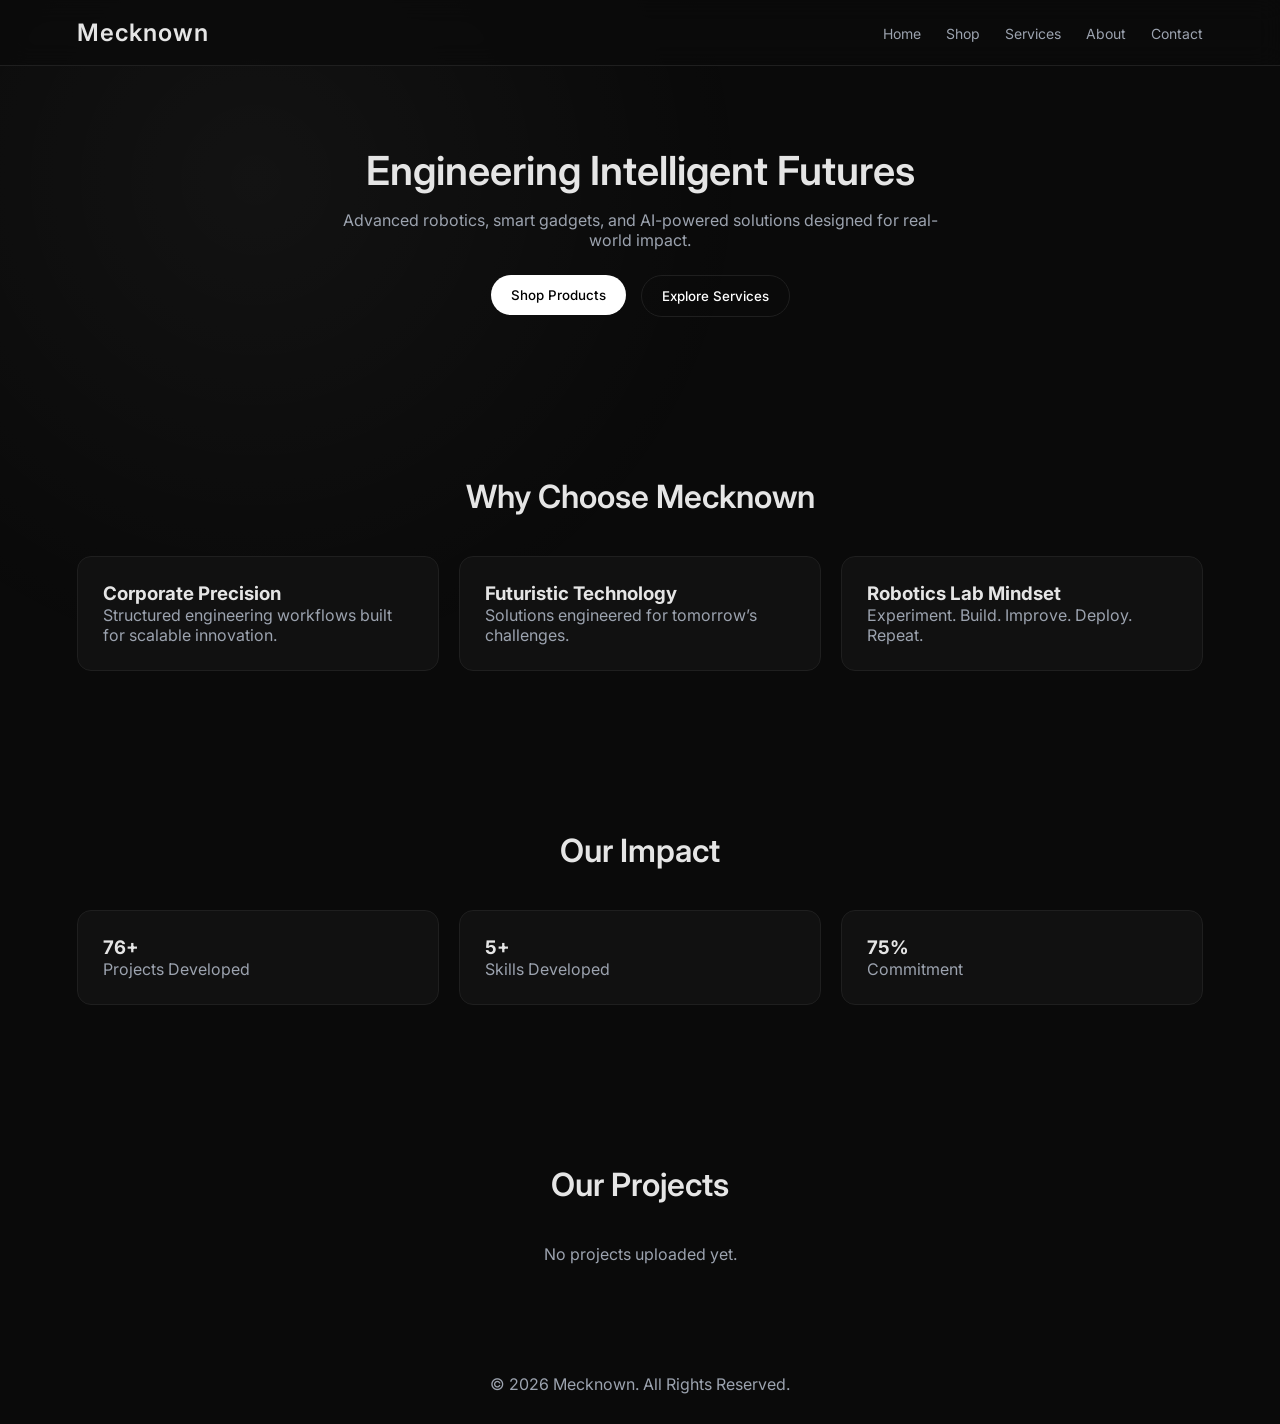
==== index.html @ 99750cce "Add files via upload" ====
<!DOCTYPE html>
<html>
<head>
<title>Mecknown - Engineering Intelligent Futures</title>
<meta name="viewport" content="width=device-width, initial-scale=1.0">
<link rel="stylesheet" href="style.css">
<link rel="icon" href="favicon.ico">
</head>

<body>

<!-- LOADER -->
<div id="loader">
  <div class="hologram">MECKNOWN</div>
</div>

<!-- NAVBAR -->

<nav>
  <h1>Mecknown</h1>
  <div class="menu-toggle" id="menu-toggle">
    <span></span><span></span><span></span>
  </div>
  <ul id="nav-links">
    <li><a href="index.html">Home</a></li>
    <li><a href="shop.html">Shop</a></li>
    <li><a href="services.html">Services</a></li>
    <li><a href="about.html">About</a></li>
    <li><a href="contact.html">Contact</a></li>
  </ul>
</nav>


<!-- HERO -->
<section class="section hero">
  <h2>Engineering Intelligent Futures</h2>

  <p>
    Advanced robotics, smart gadgets, and AI-powered solutions designed for real-world impact.
  </p>

  <div class="hero-buttons">
    <a href="shop.html">
      <button class="primary-btn">Shop Products</button>
    </a>

    <a href="services.html">
      <button class="secondary-btn">Explore Services</button>
    </a>
  </div>
</section>

<!-- WHY US -->
<section class="section">
  <h2>Why Choose Mecknown</h2>

  <div class="card-container">
    <div class="card">
      <h3>Corporate Precision</h3>
      <p>Structured engineering workflows built for scalable innovation.</p>
    </div>

    <div class="card">
      <h3>Futuristic Technology</h3>
      <p>Solutions engineered for tomorrow’s challenges.</p>
    </div>

    <div class="card">
      <h3>Robotics Lab Mindset</h3>
      <p>Experiment. Build. Improve. Deploy. Repeat.</p>
    </div>
  </div>
</section>

<!-- STATS -->
<section class="section">
  <h2>Our Impact</h2>

  <div class="card-container">
    <div class="card">
      <h3><span class="counter" data-target="100">0</span>+</h3>
      <p>Projects Developed</p>
    </div>
    
    <div class="card">
      <h3><span class="counter" data-target="5">0</span>+</h3>
      <p>Skills Developed</p>
    </div>
      
    <div class="card">
      <h3><span class="counter" data-target="100">0</span>%</h3>
      <p>Commitment</p>
    </div>
  </div>
</section>

<!-- PROJECTS -->
<section class="section">
  <h2>Our Projects</h2>
  <div class="card-container" id="homeProjects"></div>
</section>

<footer>
© 2026 Mecknown. All Rights Reserved.
</footer>

<script>

/* ===== LOADER ===== */
window.onload = function(){
  const loader = document.getElementById("loader");
  if(loader){
    loader.style.display = "none";
  }
};

/* ===== MOBILE MENU ===== */
const toggle = document.getElementById("menu-toggle");
const navLinks = document.getElementById("nav-links");

if(toggle){
  toggle.addEventListener("click", function(){
    navLinks.classList.toggle("active");
    toggle.classList.toggle("active");
  });
}

/* ===== COUNTERS ===== */
const counters = document.querySelectorAll(".counter");

counters.forEach(counter => {
  counter.innerText = '0';

  const updateCounter = () => {
    const target = +counter.getAttribute("data-target");
    const current = +counter.innerText;
    const increment = target / 100;

    if(current < target){
      counter.innerText = Math.ceil(current + increment);
      setTimeout(updateCounter, 20);
    } else {
      counter.innerText = target;
    }
  };

  updateCounter();
});

/* ===== LOAD PROJECTS (IMAGE + VIDEO + LINK SUPPORT) ===== */
const homeContainer = document.getElementById("homeProjects");

if(homeContainer){
  const projects = JSON.parse(localStorage.getItem("projects")) || [];

  if(projects.length === 0){
    homeContainer.innerHTML = "<p>No projects uploaded yet.</p>";
  }

  projects.forEach(proj => {

    homeContainer.innerHTML += `
      <div class="card">
        <h3>${proj.title}</h3>
        <p>${proj.description}</p>

        ${proj.image ? `
          <img src="${proj.image}" 
               style="width:100%;margin-top:10px;border-radius:10px;">
        ` : ""}

        ${proj.video ? `
          <video controls 
                 style="width:100%;margin-top:10px;border-radius:10px;">
            <source src="${proj.video}">
          </video>
        ` : ""}

        ${proj.link ? `
          <p style="margin-top:10px;">
            <a href="${proj.link}" target="_blank" 
               style="color:#00ffff;">
               View Project
            </a>
          </p>
        ` : ""}
      </div>
    `;
  });
}

</script>

</body>
</html>
---- style.css ----
@import url('https://fonts.googleapis.com/css2?family=Inter:wght@300;400;600&display=swap');

/* ===== ROOT ===== */
:root{
  --bg:#0a0a0a;
  --card:#111111;
  --border:#1f1f1f;
  --text:#e5e5e5;
  --muted:#9ca3af;
  --primary:#ffffff;
}

/* ===== GLOBAL ===== */
*{
  margin:0;
  padding:0;
  box-sizing:border-box;
  font-family:'Inter',sans-serif;
}

body{
  background:var(--bg);
  color:var(--text);
  min-height:100vh;
}

/* subtle background */
body::before{
  content:"";
  position:fixed;
  inset:0;
  background: radial-gradient(circle at 20% 20%, rgba(255,255,255,0.04), transparent 40%);
  z-index:-1;
}

/* ===== NAVBAR ===== */
nav{
  display:flex;
  justify-content:space-between;
  align-items:center;
  padding:18px 6%;
  position:sticky;
  top:0;
  background:rgba(10,10,10,0.7);
  backdrop-filter:blur(12px);
  border-bottom:1px solid var(--border);
  z-index:1000;
}

nav h1{
  font-weight:600;
  letter-spacing:1px;
}

/* SEARCH BAR (NEW) */
nav input{
  width:40%;
  padding:10px;
  border-radius:8px;
  border:1px solid var(--border);
  background:#0f0f0f;
  color:var(--text);
  transition:0.2s;
}

nav input:focus{
  outline:none;
  border-color:#333;
}

nav ul{
  display:flex;
  gap:25px;
  list-style:none;
}

nav a{
  color:var(--muted);
  text-decoration:none;
  font-size:14px;
  transition:0.2s;
}

nav a:hover{
  color:var(--text);
}

/* ===== HAMBURGER ===== */
.menu-toggle{
  display:none;
  flex-direction:column;
  cursor:pointer;
}

.menu-toggle span{
  width:25px;
  height:2px;
  background:white;
  margin:4px 0;
}

/* ===== MOBILE ===== */
@media(max-width:768px){
  .menu-toggle{display:flex;}

  nav{
    flex-wrap:wrap;
  }

  nav input{
    width:100%;
    margin-top:10px;
  }

  nav ul{
    position:absolute;
    top:60px;
    right:0;
    width:220px;
    flex-direction:column;
    background:#000;
    padding:20px;
    transform:translateX(100%);
    transition:0.3s;
  }

  nav ul.active{
    transform:translateX(0);
  }
}

/* ===== SECTIONS ===== */
.section{
  padding:80px 6%;
  text-align:center;
}

.section h2{
  font-size:32px;
  margin-bottom:15px;
  font-weight:600;
}

.section p{
  max-width:600px;
  margin:auto;
  color:var(--muted);
}

/* ===== HERO ===== */
.hero h2{
  font-size:40px;
}

.hero p{
  margin-top:10px;
}

.hero-buttons{
  margin-top:25px;
  display:flex;
  gap:15px;
  justify-content:center;
  flex-wrap:wrap;
}

/* ===== BUTTONS ===== */
button{
  padding:12px 20px;
  border-radius:999px;
  border:none;
  cursor:pointer;
  font-weight:500;
  transition:0.2s;
}

.primary-btn{
  background:white;
  color:black;
}

.secondary-btn{
  background:transparent;
  border:1px solid var(--border);
  color:white;
}

button:hover{
  transform:scale(1.05);
}

/* ===== CARDS ===== */
.card-container{
  display:grid;
  grid-template-columns:repeat(auto-fit,minmax(250px,1fr));
  gap:20px;
  margin-top:40px;
}

.card{
  background:var(--card);
  border:1px solid var(--border);
  padding:25px;
  border-radius:14px;
  text-align:left;
  transition:0.2s;
}

.card:hover{
  transform:translateY(-5px);
  border-color:#333;
}

/* ===== SHOP ===== */
.shop-header{
  display:flex;
  justify-content:space-between;
  align-items:center;
  margin:20px 0;
  flex-wrap:wrap;
  gap:10px;
}

.shop-grid{
  display:grid;
  grid-template-columns:repeat(auto-fit,minmax(220px,1fr));
  gap:20px;
  margin-top:30px;
}

/* PRODUCT CARD */
.product-card{
  background:var(--card);
  border:1px solid var(--border);
  border-radius:14px;
  padding:15px;
  transition:0.3s;
  position:relative;
  overflow:hidden;
}

/* BADGE */
.product-card::before{
  content:"NEW";
  position:absolute;
  top:10px;
  left:10px;
  font-size:10px;
  background:white;
  color:black;
  padding:3px 6px;
  border-radius:4px;
}

/* HOVER EFFECT */
.product-card:hover{
  transform:translateY(-6px) scale(1.01);
  border-color:#2a2a2a;
  box-shadow:0 10px 25px rgba(0,0,0,0.4);
}

/* IMAGE */
.product-card img{
  width:100%;
  height:180px;
  object-fit:cover;
  border-radius:10px;
  transition:0.3s;
}

.product-card:hover img{
  transform:scale(1.05);
}

/* TEXT */
.product-card h3{
  margin:12px 0 5px;
  font-size:15px;
}

.product-card p{
  font-size:13px;
  color:var(--muted);
}

/* RATING */
.rating{
  font-size:12px;
  margin:5px 0;
  color:#facc15;
}

/* PRICE */
.price{
  margin-top:8px;
  font-weight:600;
  font-size:16px;
  color:#22c55e;
}

/* BUTTON */
.product-card button{
  margin-top:10px;
  width:100%;
  background:white;
  color:black;
  border-radius:8px;
}

.product-card button:hover{
  background:#e5e5e5;
}

/* ===== FORM ===== */
form{
  max-width:450px;
  margin:40px auto;
  display:flex;
  flex-direction:column;
  gap:15px;
}

input,textarea{
  padding:12px;
  border-radius:8px;
  border:1px solid var(--border);
  background:#0f0f0f;
  color:white;
}

input:focus,textarea:focus{
  outline:none;
  border-color:#333;
}

/* ===== FOOTER ===== */
footer{
  text-align:center;
  padding:30px;
  color:var(--muted);
}
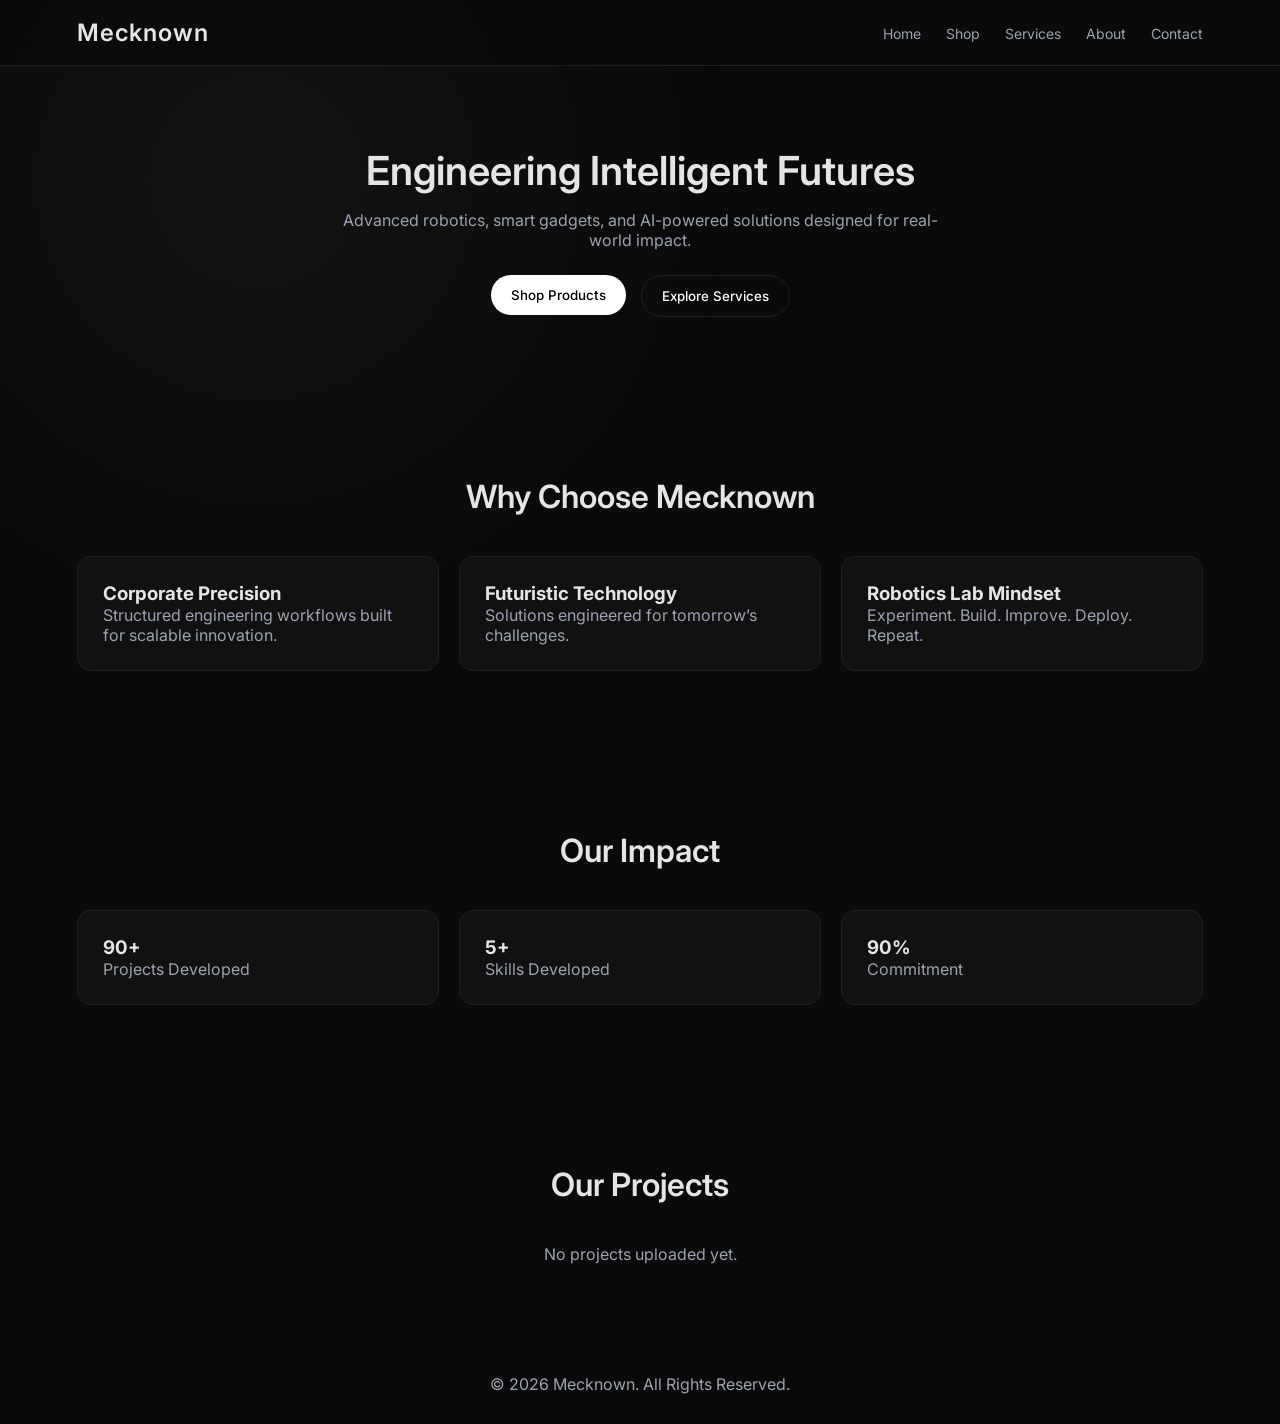
==== commit 2ae1c0ff: "Fix frontend runtime and safety bugs across pages" ====
--- a/index.html
+++ b/index.html
@@ -105,6 +105,25 @@
 </footer>
 
 <script>
+function escapeHtml(value){
+  return String(value ?? "")
+    .replace(/&/g, "&amp;")
+    .replace(/</g, "&lt;")
+    .replace(/>/g, "&gt;")
+    .replace(/"/g, "&quot;")
+    .replace(/'/g, "&#39;");
+}
+
+function safeUrl(value){
+  if(!value) return "";
+  try{
+    const parsed = new URL(value, window.location.origin);
+    if(parsed.protocol === "http:" || parsed.protocol === "https:"){
+      return parsed.href;
+    }
+  }catch(_e){}
+  return "";
+}
 
 /* ===== LOADER ===== */
 window.onload = function(){
@@ -158,27 +177,32 @@
   }
 
   projects.forEach(proj => {
+    const title = escapeHtml(proj.title);
+    const description = escapeHtml(proj.description);
+    const image = safeUrl(proj.image);
+    const video = safeUrl(proj.video);
+    const link = safeUrl(proj.link);
 
     homeContainer.innerHTML += `
       <div class="card">
-        <h3>${proj.title}</h3>
-        <p>${proj.description}</p>
-
-        ${proj.image ? `
-          <img src="${proj.image}" 
+        <h3>${title}</h3>
+        <p>${description}</p>
+
+        ${image ? `
+          <img src="${image}" 
                style="width:100%;margin-top:10px;border-radius:10px;">
         ` : ""}
 
-        ${proj.video ? `
+        ${video ? `
           <video controls 
                  style="width:100%;margin-top:10px;border-radius:10px;">
-            <source src="${proj.video}">
+            <source src="${video}">
           </video>
         ` : ""}
 
-        ${proj.link ? `
+        ${link ? `
           <p style="margin-top:10px;">
-            <a href="${proj.link}" target="_blank" 
+            <a href="${link}" target="_blank" rel="noopener noreferrer"
                style="color:#00ffff;">
                View Project
             </a>
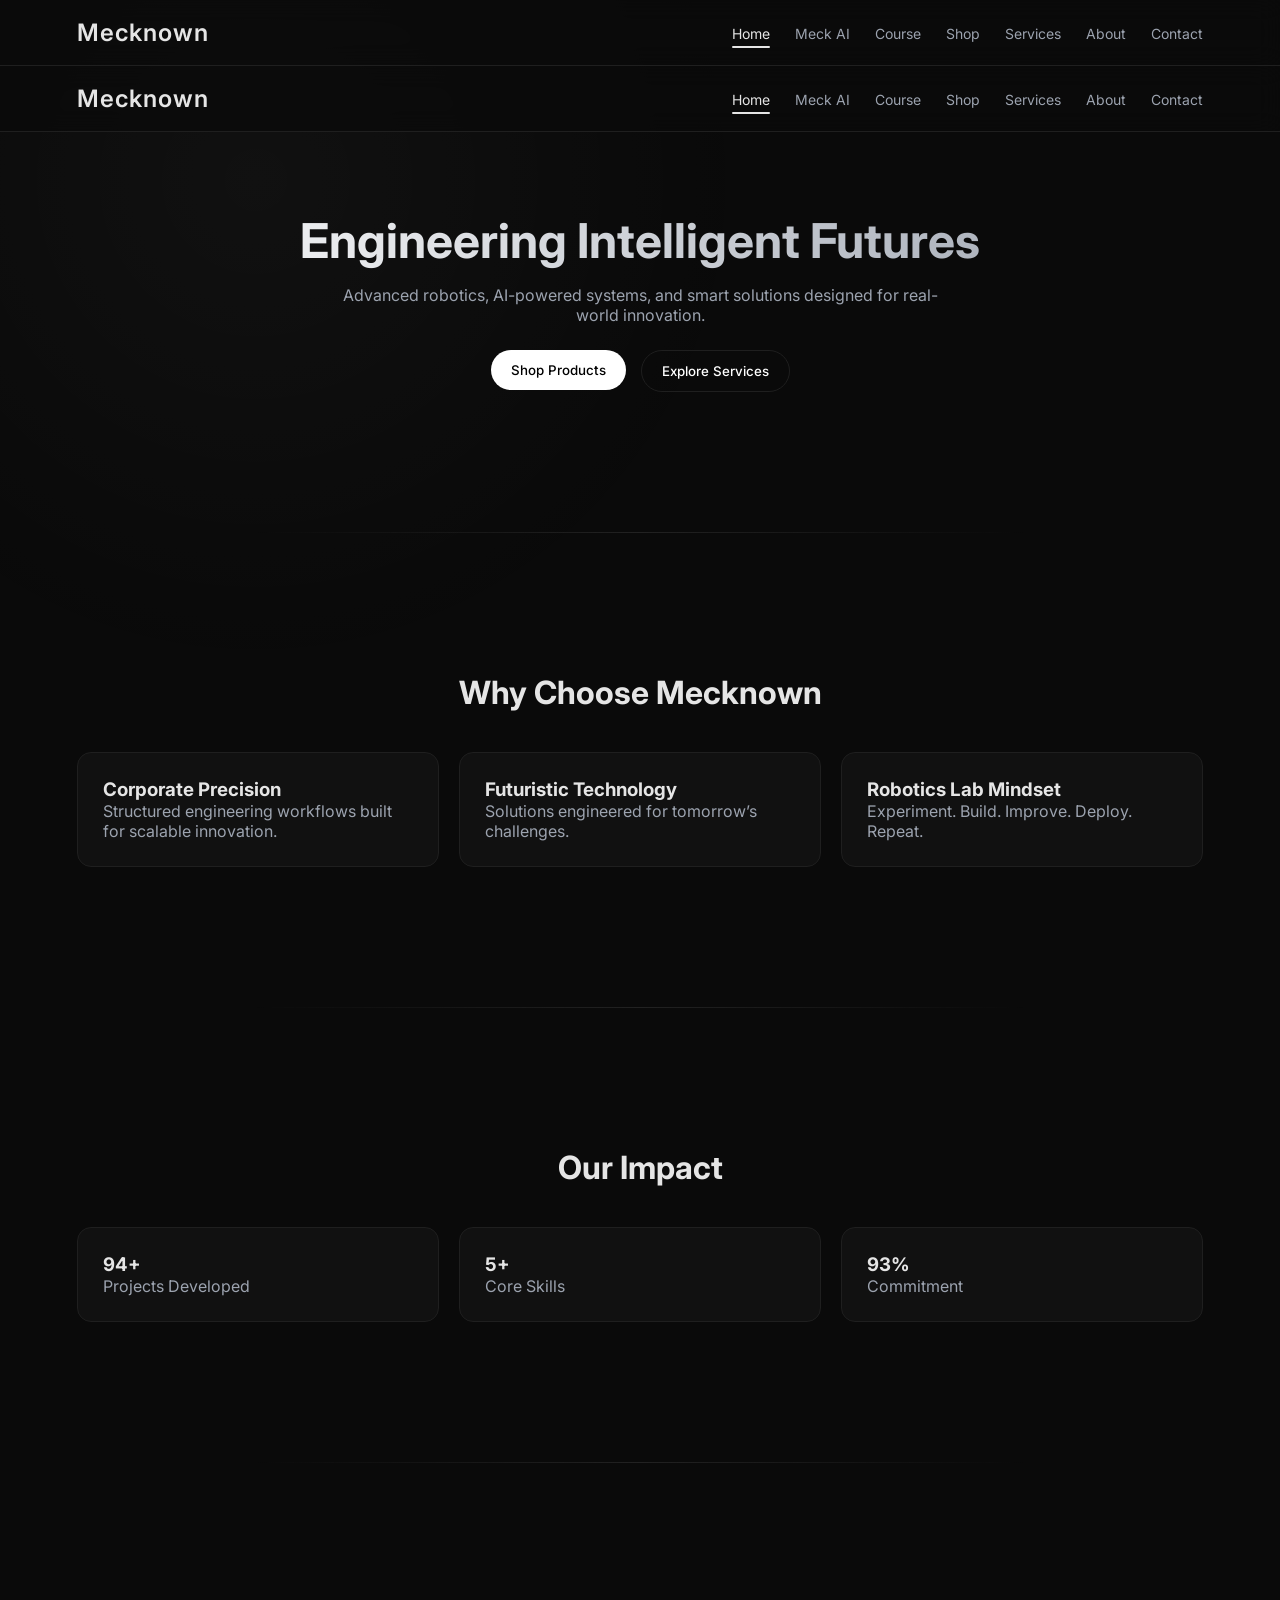
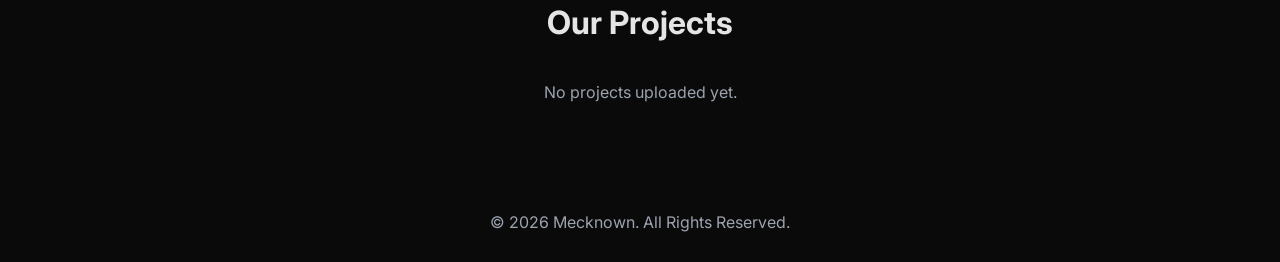
==== commit fa96b12c: "Add files via upload" ====
--- a/index.html
+++ b/index.html
@@ -1,219 +1,308 @@
-<!DOCTYPE html>
-<html>
-<head>
-<title>Mecknown - Engineering Intelligent Futures</title>
-<meta name="viewport" content="width=device-width, initial-scale=1.0">
-<link rel="stylesheet" href="style.css">
-<link rel="icon" href="favicon.ico">
-</head>
-
-<body>
-
-<!-- LOADER -->
-<div id="loader">
-  <div class="hologram">MECKNOWN</div>
-</div>
-
-<!-- NAVBAR -->
-
-<nav>
-  <h1>Mecknown</h1>
-  <div class="menu-toggle" id="menu-toggle">
-    <span></span><span></span><span></span>
-  </div>
-  <ul id="nav-links">
-    <li><a href="index.html">Home</a></li>
-    <li><a href="shop.html">Shop</a></li>
-    <li><a href="services.html">Services</a></li>
-    <li><a href="about.html">About</a></li>
-    <li><a href="contact.html">Contact</a></li>
-  </ul>
-</nav>
-
-
-<!-- HERO -->
-<section class="section hero">
-  <h2>Engineering Intelligent Futures</h2>
-
-  <p>
-    Advanced robotics, smart gadgets, and AI-powered solutions designed for real-world impact.
-  </p>
-
-  <div class="hero-buttons">
-    <a href="shop.html">
-      <button class="primary-btn">Shop Products</button>
-    </a>
-
-    <a href="services.html">
-      <button class="secondary-btn">Explore Services</button>
-    </a>
-  </div>
-</section>
-
-<!-- WHY US -->
-<section class="section">
-  <h2>Why Choose Mecknown</h2>
-
-  <div class="card-container">
-    <div class="card">
-      <h3>Corporate Precision</h3>
-      <p>Structured engineering workflows built for scalable innovation.</p>
-    </div>
-
-    <div class="card">
-      <h3>Futuristic Technology</h3>
-      <p>Solutions engineered for tomorrow’s challenges.</p>
-    </div>
-
-    <div class="card">
-      <h3>Robotics Lab Mindset</h3>
-      <p>Experiment. Build. Improve. Deploy. Repeat.</p>
-    </div>
-  </div>
-</section>
-
-<!-- STATS -->
-<section class="section">
-  <h2>Our Impact</h2>
-
-  <div class="card-container">
-    <div class="card">
-      <h3><span class="counter" data-target="100">0</span>+</h3>
-      <p>Projects Developed</p>
-    </div>
-    
-    <div class="card">
-      <h3><span class="counter" data-target="5">0</span>+</h3>
-      <p>Skills Developed</p>
-    </div>
-      
-    <div class="card">
-      <h3><span class="counter" data-target="100">0</span>%</h3>
-      <p>Commitment</p>
-    </div>
-  </div>
-</section>
-
-<!-- PROJECTS -->
-<section class="section">
-  <h2>Our Projects</h2>
-  <div class="card-container" id="homeProjects"></div>
-</section>
-
-<footer>
-© 2026 Mecknown. All Rights Reserved.
-</footer>
-
-<script>
-function escapeHtml(value){
-  return String(value ?? "")
-    .replace(/&/g, "&amp;")
-    .replace(/</g, "&lt;")
-    .replace(/>/g, "&gt;")
-    .replace(/"/g, "&quot;")
-    .replace(/'/g, "&#39;");
-}
-
-function safeUrl(value){
-  if(!value) return "";
-  try{
-    const parsed = new URL(value, window.location.origin);
-    if(parsed.protocol === "http:" || parsed.protocol === "https:"){
-      return parsed.href;
-    }
-  }catch(_e){}
-  return "";
-}
-
-/* ===== LOADER ===== */
-window.onload = function(){
-  const loader = document.getElementById("loader");
-  if(loader){
-    loader.style.display = "none";
-  }
-};
-
-/* ===== MOBILE MENU ===== */
-const toggle = document.getElementById("menu-toggle");
-const navLinks = document.getElementById("nav-links");
-
-if(toggle){
-  toggle.addEventListener("click", function(){
-    navLinks.classList.toggle("active");
-    toggle.classList.toggle("active");
-  });
-}
-
-/* ===== COUNTERS ===== */
-const counters = document.querySelectorAll(".counter");
-
-counters.forEach(counter => {
-  counter.innerText = '0';
-
-  const updateCounter = () => {
-    const target = +counter.getAttribute("data-target");
-    const current = +counter.innerText;
-    const increment = target / 100;
-
-    if(current < target){
-      counter.innerText = Math.ceil(current + increment);
-      setTimeout(updateCounter, 20);
-    } else {
-      counter.innerText = target;
-    }
-  };
-
-  updateCounter();
-});
-
-/* ===== LOAD PROJECTS (IMAGE + VIDEO + LINK SUPPORT) ===== */
-const homeContainer = document.getElementById("homeProjects");
-
-if(homeContainer){
-  const projects = JSON.parse(localStorage.getItem("projects")) || [];
-
-  if(projects.length === 0){
-    homeContainer.innerHTML = "<p>No projects uploaded yet.</p>";
-  }
-
-  projects.forEach(proj => {
-    const title = escapeHtml(proj.title);
-    const description = escapeHtml(proj.description);
-    const image = safeUrl(proj.image);
-    const video = safeUrl(proj.video);
-    const link = safeUrl(proj.link);
-
-    homeContainer.innerHTML += `
-      <div class="card">
-        <h3>${title}</h3>
-        <p>${description}</p>
-
-        ${image ? `
-          <img src="${image}" 
-               style="width:100%;margin-top:10px;border-radius:10px;">
-        ` : ""}
-
-        ${video ? `
-          <video controls 
-                 style="width:100%;margin-top:10px;border-radius:10px;">
-            <source src="${video}">
-          </video>
-        ` : ""}
-
-        ${link ? `
-          <p style="margin-top:10px;">
-            <a href="${link}" target="_blank" rel="noopener noreferrer"
-               style="color:#00ffff;">
-               View Project
-            </a>
-          </p>
-        ` : ""}
-      </div>
-    `;
-  });
-}
-
-</script>
-
-</body>
-</html>
+<!DOCTYPE html>
+<html lang="en">
+<head>
+
+<title>Mecknown | Robotics, AI & Smart Technology</title>
+
+<meta charset="UTF-8">
+<meta name="viewport" content="width=device-width, initial-scale=1.0">
+
+<!-- SEO -->
+<meta name="description" content="Mecknown builds advanced robotics, AI systems, and smart applications for real-world impact.">
+<meta name="keywords" content="robotics, AI, embedded systems, Mecknown, smart technology">
+<meta name="author" content="Mecknown">
+<link rel="canonical" href="https://mecknown.in/">
+
+<!-- Open Graph -->
+<meta property="og:title" content="Mecknown">
+<meta property="og:description" content="Engineering Intelligent Futures with Robotics & AI">
+<meta property="og:type" content="website">
+<meta property="og:url" content="https://mecknown.in/">
+<meta property="og:image" content="https://mecknown.in/assets/logo.png">
+
+<link rel="stylesheet" href="style.css">
+<link rel="icon" href="favicon.ico">
+
+<style>
+
+/* HERO ENHANCEMENT */
+.hero h2{
+  font-size:48px;
+  line-height:1.2;
+}
+
+.hero p{
+  font-size:16px;
+}
+
+/* GRADIENT TEXT */
+.gradient-text{
+  background:linear-gradient(90deg,#fff,#9ca3af);
+  -webkit-background-clip:text;
+  -webkit-text-fill-color:transparent;
+}
+
+/* SECTION DIVIDER */
+.section-divider{
+  height:1px;
+  width:60%;
+  margin:60px auto;
+  background:linear-gradient(to right, transparent, #222, transparent);
+}
+
+</style>
+
+</head>
+
+<body>
+<div id="navbar"></div>
+<!-- PAGE TRANSITION -->
+<div class="page-transition" id="pageTransition"></div>
+
+<!-- LOADER -->
+<div id="loader">
+  <img src="assets/logo.png" alt="Loading" class="loader-logo">
+</div>
+
+<!-- NAVBAR -->
+<nav>
+  <h1>Mecknown</h1>
+
+  <div class="menu-toggle" id="menu-toggle">
+    <span></span><span></span><span></span>
+  </div>
+
+  <ul id="nav-links">
+    <li><a href="index.html" class="active">Home</a></li>
+    <li><a href="ai.html">Meck AI</a></li>
+    <li><a href="course.html">Course</a></li>
+    <li><a href="shop.html">Shop</a></li>
+    <li><a href="services.html">Services</a></li>
+    <li><a href="about.html">About</a></li>
+    <li><a href="contact.html">Contact</a></li>
+  </ul>
+</nav>
+
+<!-- HERO -->
+<section class="section hero fade-in">
+  <h2 class="gradient-text">Engineering Intelligent Futures</h2>
+
+  <p>
+    Advanced robotics, AI-powered systems, and smart solutions designed for real-world innovation.
+  </p>
+
+  <div class="hero-buttons">
+    <a href="shop.html">
+      <button class="primary-btn">Shop Products</button>
+    </a>
+    <a href="services.html">
+      <button class="secondary-btn">Explore Services</button>
+    </a>
+  </div>
+</section>
+
+<div class="section-divider"></div>
+
+<!-- WHY US -->
+<section class="section">
+  <h2 class="fade-in">Why Choose Mecknown</h2>
+
+  <div class="card-container">
+    <div class="card fade-in">
+      <h3>Corporate Precision</h3>
+      <p>Structured engineering workflows built for scalable innovation.</p>
+    </div>
+
+    <div class="card fade-in">
+      <h3>Futuristic Technology</h3>
+      <p>Solutions engineered for tomorrow’s challenges.</p>
+    </div>
+
+    <div class="card fade-in">
+      <h3>Robotics Lab Mindset</h3>
+      <p>Experiment. Build. Improve. Deploy. Repeat.</p>
+    </div>
+  </div>
+</section>
+
+<div class="section-divider"></div>
+
+<!-- STATS -->
+<section class="section">
+  <h2 class="fade-in">Our Impact</h2>
+
+  <div class="card-container">
+    <div class="card fade-in">
+      <h3><span class="counter" data-target="100">0</span>+</h3>
+      <p>Projects Developed</p>
+    </div>
+
+    <div class="card fade-in">
+      <h3><span class="counter" data-target="5">0</span>+</h3>
+      <p>Core Skills</p>
+    </div>
+
+    <div class="card fade-in">
+      <h3><span class="counter" data-target="100">0</span>%</h3>
+      <p>Commitment</p>
+    </div>
+  </div>
+</section>
+
+<div class="section-divider"></div>
+
+<!-- PROJECTS -->
+<section class="section">
+  <h2 class="fade-in">Our Projects</h2>
+  <div class="card-container" id="homeProjects"></div>
+</section>
+
+<footer>
+© 2026 Mecknown. All Rights Reserved.
+</footer>
+
+<script>
+
+/* ===== LOADER ===== */
+window.addEventListener("load", function () {
+  const loader = document.getElementById("loader");
+
+  if (loader) {
+    document.body.style.overflow = "hidden";
+
+    setTimeout(() => loader.style.opacity = "0", 100);
+
+    setTimeout(() => {
+      loader.style.display = "none";
+      document.body.style.overflow = "auto";
+    }, 500);
+  }
+});
+
+/* ===== MENU ===== */
+const toggle = document.getElementById("menu-toggle");
+const navLinks = document.getElementById("nav-links");
+
+if(toggle){
+  toggle.addEventListener("click", function(){
+    navLinks.classList.toggle("active");
+    toggle.classList.toggle("active");
+  });
+}
+
+/* ===== COUNTERS ===== */
+const counters = document.querySelectorAll(".counter");
+
+counters.forEach(counter => {
+  counter.innerText = '0';
+
+  const updateCounter = () => {
+    const target = +counter.getAttribute("data-target");
+    const current = +counter.innerText;
+    const increment = target / 100;
+
+    if(current < target){
+      counter.innerText = Math.ceil(current + increment);
+      setTimeout(updateCounter, 20);
+    } else {
+      counter.innerText = target;
+    }
+  };
+
+  updateCounter();
+});
+
+/* ===== PROJECT LOAD ===== */
+const homeContainer = document.getElementById("homeProjects");
+
+if(homeContainer){
+  const projects = JSON.parse(localStorage.getItem("projects")) || [];
+
+  if(projects.length === 0){
+    homeContainer.innerHTML = "<p>No projects uploaded yet.</p>";
+  }
+
+  projects.forEach(proj => {
+    homeContainer.innerHTML += `
+      <div class="card fade-in">
+        <h3>${proj.title}</h3>
+        <p>${proj.description}</p>
+
+        ${proj.image ? `<img src="${proj.image}" style="width:100%;margin-top:10px;border-radius:10px;">` : ""}
+
+        ${proj.video ? `<video controls style="width:100%;margin-top:10px;border-radius:10px;"><source src="${proj.video}"></video>` : ""}
+
+        ${proj.link ? `<p><a href="${proj.link}" target="_blank" style="color:#00ffff;">View Project</a></p>` : ""}
+      </div>
+    `;
+  });
+}
+
+/* ===== SCROLL ANIMATION ===== */
+const observer = new IntersectionObserver((entries)=>{
+  entries.forEach(entry=>{
+    if(entry.isIntersecting){
+      entry.target.classList.add("show");
+    }
+  });
+},{threshold:0.15});
+
+document.querySelectorAll('.fade-in')
+.forEach(el=>observer.observe(el));
+
+/* ===== PAGE TRANSITION ===== */
+const transition = document.getElementById("pageTransition");
+
+document.querySelectorAll("a").forEach(link=>{
+  if(link.href && !link.target){
+    link.addEventListener("click", function(e){
+      if(link.hostname === location.hostname){
+        e.preventDefault();
+        transition.classList.add("active");
+
+        setTimeout(()=>{
+          window.location = link.href;
+        }, 300);
+      }
+    });
+  }
+});
+
+window.addEventListener("load", ()=>{
+  transition.classList.remove("active");
+});
+
+
+/* LOAD NAVBAR */
+fetch("navbar.html")
+.then(res => res.text())
+.then(data => {
+  document.getElementById("navbar").innerHTML = data;
+
+  /* MENU TOGGLE */
+  const toggle = document.getElementById("menu-toggle");
+  const navLinks = document.getElementById("nav-links");
+
+  if(toggle){
+    toggle.addEventListener("click", function(){
+      navLinks.classList.toggle("active");
+      toggle.classList.toggle("active");
+    });
+  }
+
+  /* ACTIVE LINK AUTO */
+  const current = location.pathname.split("/").pop().replace(".html","");
+
+  document.querySelectorAll("#nav-links a").forEach(link=>{
+    if(link.dataset.page === current){
+      link.classList.add("active");
+    }
+  });
+
+});
+
+
+</script>
+
+</body>
+</html>
--- a/style.css
+++ b/style.css
@@ -1,341 +1,339 @@
-@import url('https://fonts.googleapis.com/css2?family=Inter:wght@300;400;600&display=swap');
-
-/* ===== ROOT ===== */
-:root{
-  --bg:#0a0a0a;
-  --card:#111111;
-  --border:#1f1f1f;
-  --text:#e5e5e5;
-  --muted:#9ca3af;
-  --primary:#ffffff;
-}
-
-/* ===== GLOBAL ===== */
-*{
-  margin:0;
-  padding:0;
-  box-sizing:border-box;
-  font-family:'Inter',sans-serif;
-}
-
-body{
-  background:var(--bg);
-  color:var(--text);
-  min-height:100vh;
-}
-
-/* subtle background */
-body::before{
-  content:"";
-  position:fixed;
-  inset:0;
-  background: radial-gradient(circle at 20% 20%, rgba(255,255,255,0.04), transparent 40%);
-  z-index:-1;
-}
-
-/* ===== NAVBAR ===== */
-nav{
-  display:flex;
-  justify-content:space-between;
-  align-items:center;
-  padding:18px 6%;
-  position:sticky;
-  top:0;
-  background:rgba(10,10,10,0.7);
-  backdrop-filter:blur(12px);
-  border-bottom:1px solid var(--border);
-  z-index:1000;
-}
-
-nav h1{
-  font-weight:600;
-  letter-spacing:1px;
-}
-
-/* SEARCH BAR (NEW) */
-nav input{
-  width:40%;
-  padding:10px;
-  border-radius:8px;
-  border:1px solid var(--border);
-  background:#0f0f0f;
-  color:var(--text);
-  transition:0.2s;
-}
-
-nav input:focus{
-  outline:none;
-  border-color:#333;
-}
-
-nav ul{
-  display:flex;
-  gap:25px;
-  list-style:none;
-}
-
-nav a{
-  color:var(--muted);
-  text-decoration:none;
-  font-size:14px;
-  transition:0.2s;
-}
-
-nav a:hover{
-  color:var(--text);
-}
-
-/* ===== HAMBURGER ===== */
-.menu-toggle{
-  display:none;
-  flex-direction:column;
-  cursor:pointer;
-}
-
-.menu-toggle span{
-  width:25px;
-  height:2px;
-  background:white;
-  margin:4px 0;
-}
-
-/* ===== MOBILE ===== */
-@media(max-width:768px){
-  .menu-toggle{display:flex;}
-
-  nav{
-    flex-wrap:wrap;
-  }
-
-  nav input{
-    width:100%;
-    margin-top:10px;
-  }
-
-  nav ul{
-    position:absolute;
-    top:60px;
-    right:0;
-    width:220px;
-    flex-direction:column;
-    background:#000;
-    padding:20px;
-    transform:translateX(100%);
-    transition:0.3s;
-  }
-
-  nav ul.active{
-    transform:translateX(0);
-  }
-}
-
-/* ===== SECTIONS ===== */
-.section{
-  padding:80px 6%;
-  text-align:center;
-}
-
-.section h2{
-  font-size:32px;
-  margin-bottom:15px;
-  font-weight:600;
-}
-
-.section p{
-  max-width:600px;
-  margin:auto;
-  color:var(--muted);
-}
-
-/* ===== HERO ===== */
-.hero h2{
-  font-size:40px;
-}
-
-.hero p{
-  margin-top:10px;
-}
-
-.hero-buttons{
-  margin-top:25px;
-  display:flex;
-  gap:15px;
-  justify-content:center;
-  flex-wrap:wrap;
-}
-
-/* ===== BUTTONS ===== */
-button{
-  padding:12px 20px;
-  border-radius:999px;
-  border:none;
-  cursor:pointer;
-  font-weight:500;
-  transition:0.2s;
-}
-
-.primary-btn{
-  background:white;
-  color:black;
-}
-
-.secondary-btn{
-  background:transparent;
-  border:1px solid var(--border);
-  color:white;
-}
-
-button:hover{
-  transform:scale(1.05);
-}
-
-/* ===== CARDS ===== */
-.card-container{
-  display:grid;
-  grid-template-columns:repeat(auto-fit,minmax(250px,1fr));
-  gap:20px;
-  margin-top:40px;
-}
-
-.card{
-  background:var(--card);
-  border:1px solid var(--border);
-  padding:25px;
-  border-radius:14px;
-  text-align:left;
-  transition:0.2s;
-}
-
-.card:hover{
-  transform:translateY(-5px);
-  border-color:#333;
-}
-
-/* ===== SHOP ===== */
-.shop-header{
-  display:flex;
-  justify-content:space-between;
-  align-items:center;
-  margin:20px 0;
-  flex-wrap:wrap;
-  gap:10px;
-}
-
-.shop-grid{
-  display:grid;
-  grid-template-columns:repeat(auto-fit,minmax(220px,1fr));
-  gap:20px;
-  margin-top:30px;
-}
-
-/* PRODUCT CARD */
-.product-card{
-  background:var(--card);
-  border:1px solid var(--border);
-  border-radius:14px;
-  padding:15px;
-  transition:0.3s;
-  position:relative;
-  overflow:hidden;
-}
-
-/* BADGE */
-.product-card::before{
-  content:"NEW";
-  position:absolute;
-  top:10px;
-  left:10px;
-  font-size:10px;
-  background:white;
-  color:black;
-  padding:3px 6px;
-  border-radius:4px;
-}
-
-/* HOVER EFFECT */
-.product-card:hover{
-  transform:translateY(-6px) scale(1.01);
-  border-color:#2a2a2a;
-  box-shadow:0 10px 25px rgba(0,0,0,0.4);
-}
-
-/* IMAGE */
-.product-card img{
-  width:100%;
-  height:180px;
-  object-fit:cover;
-  border-radius:10px;
-  transition:0.3s;
-}
-
-.product-card:hover img{
-  transform:scale(1.05);
-}
-
-/* TEXT */
-.product-card h3{
-  margin:12px 0 5px;
-  font-size:15px;
-}
-
-.product-card p{
-  font-size:13px;
-  color:var(--muted);
-}
-
-/* RATING */
-.rating{
-  font-size:12px;
-  margin:5px 0;
-  color:#facc15;
-}
-
-/* PRICE */
-.price{
-  margin-top:8px;
-  font-weight:600;
-  font-size:16px;
-  color:#22c55e;
-}
-
-/* BUTTON */
-.product-card button{
-  margin-top:10px;
-  width:100%;
-  background:white;
-  color:black;
-  border-radius:8px;
-}
-
-.product-card button:hover{
-  background:#e5e5e5;
-}
-
-/* ===== FORM ===== */
-form{
-  max-width:450px;
-  margin:40px auto;
-  display:flex;
-  flex-direction:column;
-  gap:15px;
-}
-
-input,textarea{
-  padding:12px;
-  border-radius:8px;
-  border:1px solid var(--border);
-  background:#0f0f0f;
-  color:white;
-}
-
-input:focus,textarea:focus{
-  outline:none;
-  border-color:#333;
-}
-
-/* ===== FOOTER ===== */
-footer{
-  text-align:center;
-  padding:30px;
-  color:var(--muted);
-}
+
+@import url('https://fonts.googleapis.com/css2?family=Inter:wght@300;400;600&display=swap');
+
+/* ===== ROOT ===== */
+:root{
+  --bg:#0a0a0a;
+  --card:#111111;
+  --border:#1f1f1f;
+  --text:#e5e5e5;
+  --muted:#9ca3af;
+  --primary:#ffffff;
+  --accent:#22c55e;
+
+  --radius:14px;
+  --radius-sm:10px;
+
+  --shadow:0 10px 25px rgba(0,0,0,0.4);
+  --shadow-lg:0 20px 40px rgba(0,0,0,0.6);
+}
+
+/* ===== GLOBAL ===== */
+*{
+  margin:0;
+  padding:0;
+  box-sizing:border-box;
+  font-family:'Inter',sans-serif;
+}
+
+html{
+  scroll-behavior:smooth;
+}
+
+body{
+  background:var(--bg);
+  color:var(--text);
+  min-height:100vh;
+  -webkit-font-smoothing:antialiased;
+}
+
+/* subtle bg */
+body::before{
+  content:"";
+  position:fixed;
+  inset:0;
+  background: radial-gradient(circle at 20% 20%, rgba(255,255,255,0.03), transparent 40%);
+  z-index:-1;
+}
+
+/* ===== NAVBAR ===== */
+nav{
+  display:flex;
+  justify-content:space-between;
+  align-items:center;
+  padding:18px 6%;
+  position:sticky;
+  top:0;
+  background:rgba(10,10,10,0.7);
+  backdrop-filter:blur(12px);
+  border-bottom:1px solid var(--border);
+  z-index:1000;
+}
+
+nav h1{
+  font-weight:600;
+  letter-spacing:1px;
+}
+
+nav ul{
+  display:flex;
+  gap:25px;
+  list-style:none;
+}
+
+nav a{
+  color:var(--muted);
+  text-decoration:none;
+  font-size:14px;
+  transition:0.25s;
+}
+
+nav a:hover{
+  color:var(--text);
+}
+
+/* ACTIVE */
+nav a.active{
+  color:var(--text);
+  position:relative;
+}
+
+nav a.active::after{
+  content:"";
+  position:absolute;
+  bottom:-6px;
+  left:0;
+  width:100%;
+  height:2px;
+  background:var(--text);
+  border-radius:2px;
+}
+
+/* ===== MENU ===== */
+.menu-toggle{
+  display:none;
+  flex-direction:column;
+  cursor:pointer;
+}
+
+.menu-toggle span{
+  width:25px;
+  height:2px;
+  background:#fff;
+  margin:4px 0;
+  transition:0.3s;
+}
+
+/* ===== MOBILE ===== */
+@media(max-width:768px){
+
+  .menu-toggle{display:flex;}
+
+  nav{
+    flex-wrap:wrap;
+  }
+
+  nav ul{
+    position:absolute;
+    top:60px;
+    right:0;
+    width:220px;
+    flex-direction:column;
+    background:#000;
+    padding:20px;
+    transform:translateX(100%);
+    transition:0.3s;
+  }
+
+  nav ul.active{
+    transform:translateX(0);
+  }
+}
+
+/* ===== SECTION ===== */
+.section{
+  padding:80px 6%;
+  text-align:center;
+}
+
+.section h2{
+  font-size:32px;
+  margin-bottom:15px;
+}
+
+.section p{
+  max-width:600px;
+  margin:auto;
+  color:var(--muted);
+}
+
+/* ===== HERO ===== */
+.hero h2{
+  font-size:42px;
+}
+
+.hero p{
+  margin-top:10px;
+}
+
+.hero-buttons{
+  margin-top:25px;
+  display:flex;
+  gap:15px;
+  justify-content:center;
+  flex-wrap:wrap;
+}
+
+/* ===== BUTTONS ===== */
+button{
+  padding:12px 20px;
+  border-radius:999px;
+  border:none;
+  cursor:pointer;
+  font-weight:500;
+  transition:0.25s;
+}
+
+.primary-btn{
+  background:#fff;
+  color:#000;
+}
+
+.secondary-btn{
+  background:transparent;
+  border:1px solid var(--border);
+  color:#fff;
+}
+
+button:hover{
+  transform:scale(1.05);
+}
+
+/* ===== CARDS ===== */
+.card-container{
+  display:grid;
+  grid-template-columns:repeat(auto-fit,minmax(250px,1fr));
+  gap:20px;
+  margin-top:40px;
+}
+
+.card{
+  background:var(--card);
+  border:1px solid var(--border);
+  padding:25px;
+  border-radius:var(--radius);
+  text-align:left;
+  transition:0.3s;
+}
+
+.card:hover{
+  transform:translateY(-6px);
+  border-color:#2a2a2a;
+  box-shadow:var(--shadow);
+}
+
+/* ===== FORMS ===== */
+form{
+  max-width:450px;
+  margin:40px auto;
+  display:flex;
+  flex-direction:column;
+  gap:15px;
+}
+
+input,textarea{
+  padding:12px;
+  border-radius:var(--radius-sm);
+  border:1px solid var(--border);
+  background:#0f0f0f;
+  color:white;
+}
+
+input:focus,textarea:focus{
+  outline:none;
+  border-color:#333;
+}
+
+/* ===== FOOTER ===== */
+footer{
+  text-align:center;
+  padding:30px;
+  color:var(--muted);
+}
+
+/* ===== LOADER ===== */
+#loader{
+  position:fixed;
+  inset:0;
+  background:#000;
+  display:flex;
+  justify-content:center;
+  align-items:center;
+  z-index:9999;
+  transition:opacity 0.4s ease;
+}
+
+.loader-logo{
+  width:clamp(70px,20vw,110px);
+  animation:spin 1.4s linear infinite;
+}
+
+@keyframes spin{
+  from{transform:rotate(0)}
+  to{transform:rotate(360deg)}
+}
+
+/* ===== TEAM ===== */
+.team{
+  display:flex;
+  justify-content:center;
+  gap:25px;
+  margin-top:50px;
+  flex-wrap:wrap;
+}
+
+.member{
+  background:var(--card);
+  border:1px solid var(--border);
+  padding:25px;
+  border-radius:var(--radius);
+  width:260px;
+  transition:0.4s;
+  opacity:0;
+  transform:translateY(40px);
+}
+
+.member.show{
+  opacity:1;
+  transform:translateY(0);
+}
+
+.member:hover{
+  transform:translateY(-8px) scale(1.02);
+  box-shadow:var(--shadow);
+}
+
+/* ===== AI STATUS ===== */
+.ai-status{
+  display:flex;
+  align-items:center;
+  gap:10px;
+  padding:10px 6%;
+  background:rgba(10,10,10,0.7);
+  border-bottom:1px solid var(--border);
+  font-size:13px;
+  color:var(--muted);
+}
+
+#status-indicator{
+  width:10px;
+  height:10px;
+  border-radius:50%;
+}
+
+.offline{
+  background:#ef4444;
+}
+
+.online{
+  background:#22c55e;
+}
+
+/* ===== SCROLLBAR ===== */
+::-webkit-scrollbar{
+  width:6px;
+}
+::-webkit-scrollbar-thumb{
+  background:#222;
+  border-radius:10px;
+}
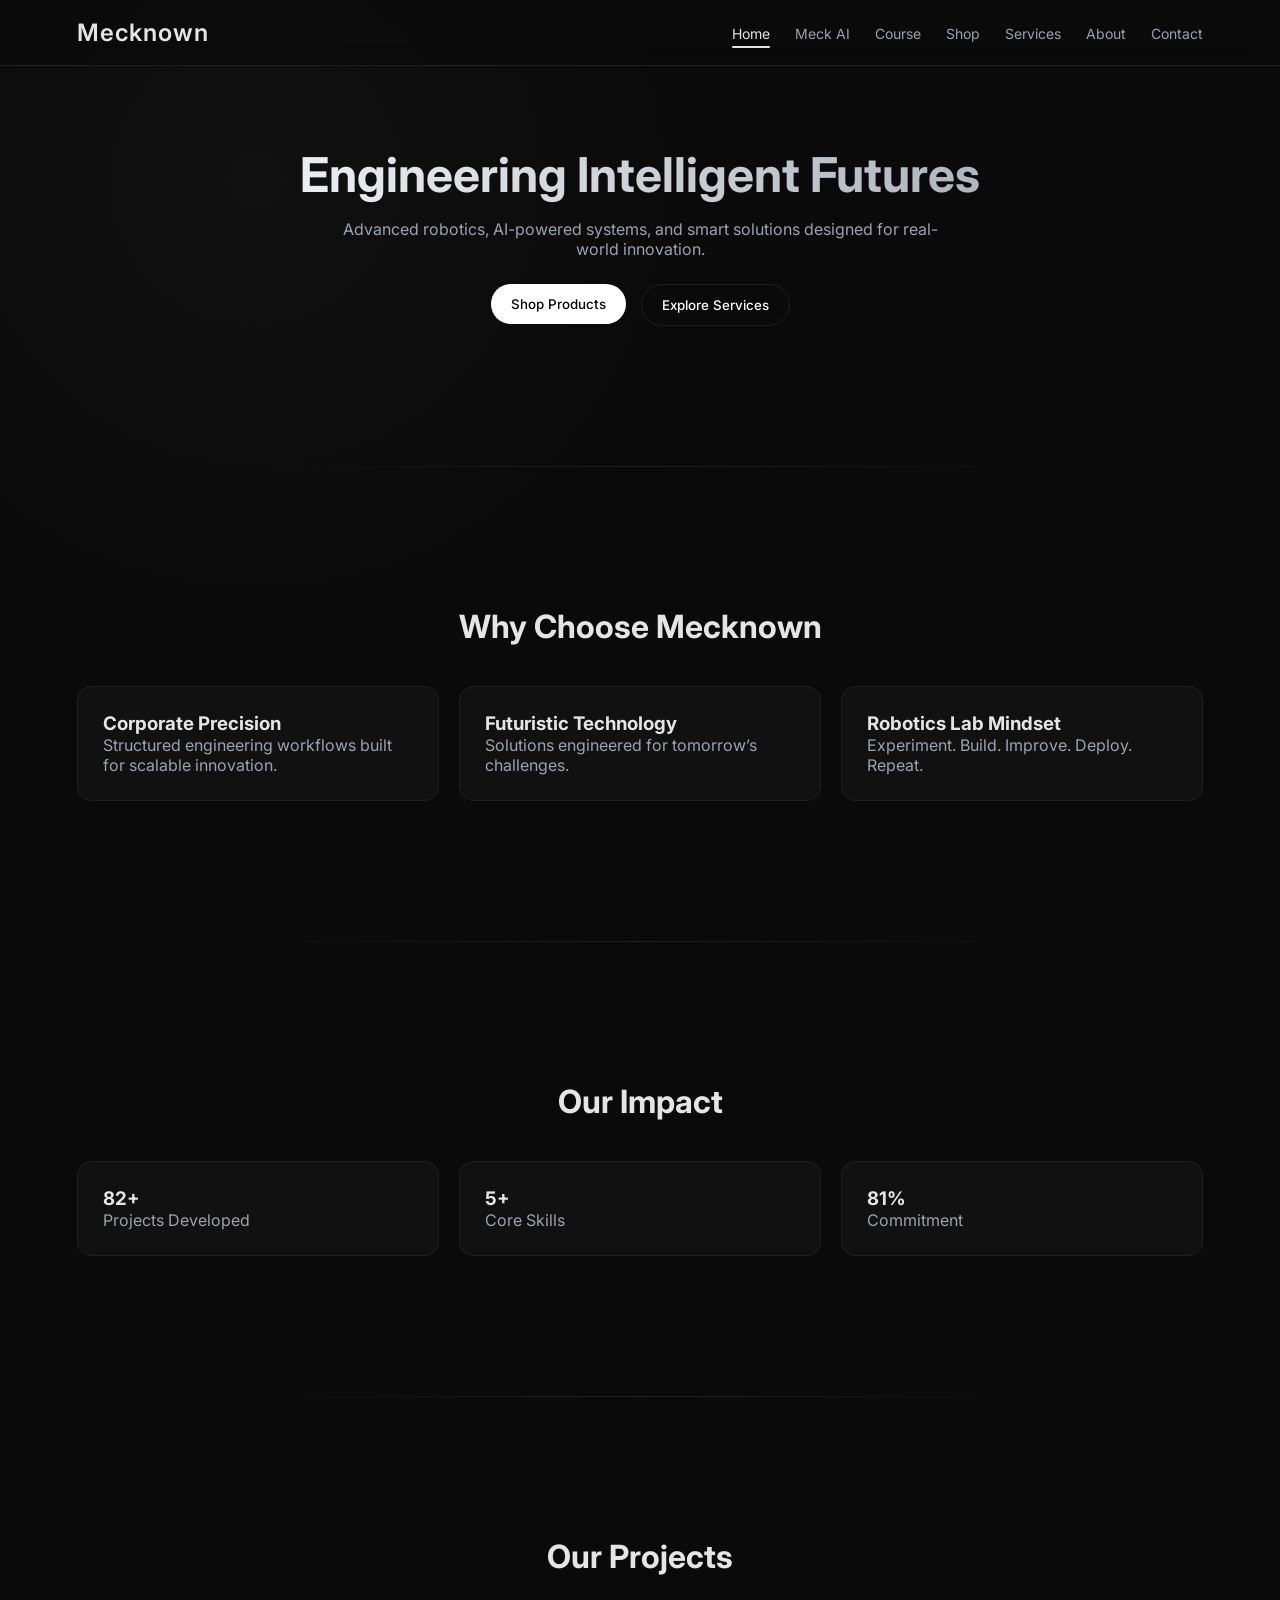
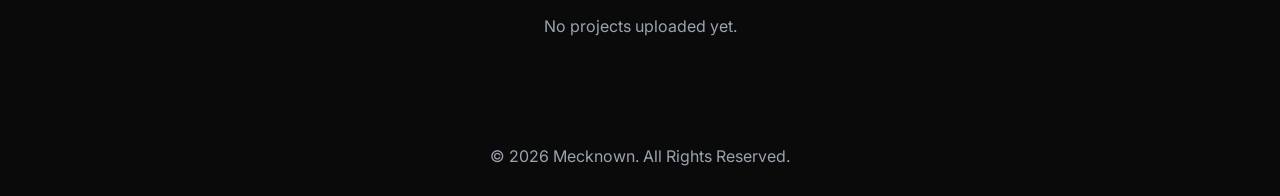
==== commit 3e02ee72: "Update index.html" ====
--- a/index.html
+++ b/index.html
@@ -55,7 +55,7 @@
 </head>
 
 <body>
-<div id="navbar"></div>
+
 <!-- PAGE TRANSITION -->
 <div class="page-transition" id="pageTransition"></div>
 
@@ -305,4 +305,4 @@
 </script>
 
 </body>
-</html>+</html>
